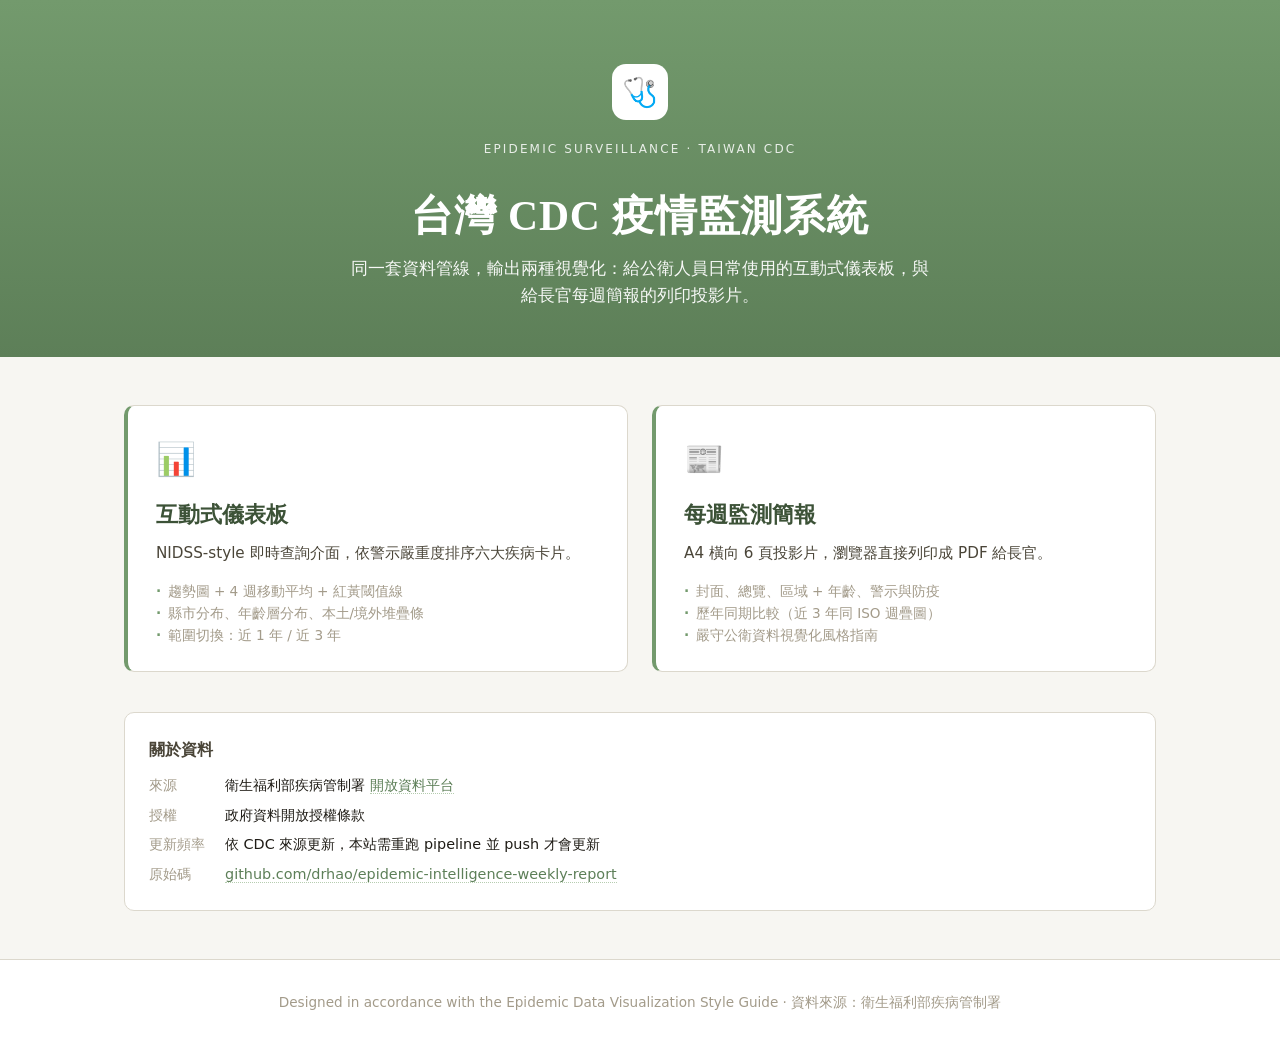
==== index.html @ 20cf90c5 "feat(pages): 加 root index.html 導覽頁與 .nojekyll，啟用 GitHub Pages - index.html: 兩張卡導向 dashboard / weekly" ====
<!doctype html>
<html lang="zh-Hant">
<head>
<meta charset="utf-8">
<title>台灣 CDC 疫情監測系統</title>
<meta name="viewport" content="width=device-width, initial-scale=1">
<meta name="description" content="台灣 CDC 疫情監測儀表板與每週簡報，依公衛資料視覺化風格指南設計。">
<style>
  :root {
    --p-100: #E9EFE6;
    --p-300: #B6CDB0;
    --p-500: #739A6D;
    --p-600: #5D7F58;
    --p-800: #3C5237;
    --n-50:  #F7F6F2;
    --n-100: #EFEDE6;
    --n-200: #DCD8CD;
    --n-400: #A39B8A;
    --n-700: #4A4538;
    --n-900: #1F1C16;
    --danger: #BE373C;
    --warning: #D2962D;
    --font-serif: "Noto Serif TC", "Songti TC", "PingFang TC", serif;
    --font-sans:  "Noto Sans TC", "PingFang TC", "Microsoft JhengHei", system-ui, sans-serif;
  }
  * { box-sizing: border-box; }
  html, body { margin: 0; padding: 0; }
  body {
    font-family: var(--font-sans);
    color: var(--n-900);
    background: var(--n-50);
    line-height: 1.6;
    min-height: 100vh;
    display: flex;
    flex-direction: column;
  }
  header {
    background: linear-gradient(180deg, var(--p-500), var(--p-600));
    color: white;
    padding: 4rem 2rem 3rem;
    text-align: center;
  }
  header .logo {
    display: inline-flex;
    align-items: center;
    justify-content: center;
    width: 56px; height: 56px;
    background: white;
    border-radius: 14px;
    font-size: 1.8rem;
    margin-bottom: 1.25rem;
  }
  header h1 {
    font-family: var(--font-serif);
    font-size: clamp(1.8rem, 4vw, 2.6rem);
    margin: 0 0 .35rem;
    letter-spacing: .02em;
  }
  header p.eyebrow {
    text-transform: uppercase;
    letter-spacing: .18em;
    font-size: .75rem;
    opacity: .85;
    margin: 0 0 1.5rem;
  }
  header p.lead {
    max-width: 580px;
    margin: 0 auto;
    font-size: 1.05rem;
    opacity: .95;
  }
  main {
    flex: 1;
    max-width: 1080px;
    margin: 0 auto;
    padding: 3rem 1.5rem;
    width: 100%;
  }
  .grid {
    display: grid;
    gap: 1.5rem;
    grid-template-columns: repeat(auto-fit, minmax(320px, 1fr));
  }
  a.card {
    display: block;
    background: white;
    color: inherit;
    text-decoration: none;
    border: 1px solid var(--n-200);
    border-left: 4px solid var(--p-500);
    border-radius: 10px;
    padding: 1.75rem 1.75rem 1.5rem;
    transition: transform .12s ease, box-shadow .12s ease, border-color .12s ease;
  }
  a.card:hover, a.card:focus-visible {
    transform: translateY(-2px);
    box-shadow: 0 8px 24px rgba(60, 82, 55, .12);
    border-left-color: var(--p-800);
    outline: none;
  }
  a.card .icon {
    font-size: 2rem;
    margin-bottom: .75rem;
    display: block;
  }
  a.card h2 {
    font-family: var(--font-serif);
    font-size: 1.4rem;
    margin: 0 0 .5rem;
    color: var(--p-800);
  }
  a.card p {
    margin: 0 0 1rem;
    color: var(--n-700);
    font-size: .95rem;
  }
  a.card ul {
    list-style: none;
    padding: 0;
    margin: 0;
    font-size: .85rem;
    color: var(--n-400);
  }
  a.card ul li::before {
    content: "·";
    color: var(--p-500);
    font-weight: bold;
    margin-right: .4rem;
  }
  .meta {
    margin-top: 2.5rem;
    padding: 1.5rem;
    background: white;
    border: 1px solid var(--n-200);
    border-radius: 10px;
  }
  .meta h3 {
    font-family: var(--font-serif);
    font-size: 1rem;
    margin: 0 0 .75rem;
    color: var(--n-700);
  }
  .meta dl {
    margin: 0;
    display: grid;
    grid-template-columns: max-content 1fr;
    gap: .4rem 1.25rem;
    font-size: .9rem;
  }
  .meta dt { color: var(--n-400); }
  .meta dd { margin: 0; color: var(--n-900); }
  .meta dd a { color: var(--p-600); text-decoration: none; border-bottom: 1px dotted var(--p-300); }
  .meta dd a:hover { color: var(--p-800); }
  footer {
    text-align: center;
    padding: 2rem 1.5rem;
    color: var(--n-400);
    font-size: .85rem;
    border-top: 1px solid var(--n-200);
    background: white;
  }
  footer a { color: var(--p-600); text-decoration: none; }
</style>
</head>
<body>

<header>
  <div class="logo">🩺</div>
  <p class="eyebrow">Epidemic Surveillance · Taiwan CDC</p>
  <h1>台灣 CDC 疫情監測系統</h1>
  <p class="lead">同一套資料管線，輸出兩種視覺化：給公衛人員日常使用的互動式儀表板，與給長官每週簡報的列印投影片。</p>
</header>

<main>
  <div class="grid">

    <a class="card" href="dashboard/">
      <span class="icon">📊</span>
      <h2>互動式儀表板</h2>
      <p>NIDSS-style 即時查詢介面，依警示嚴重度排序六大疾病卡片。</p>
      <ul>
        <li>趨勢圖 + 4 週移動平均 + 紅黃閾值線</li>
        <li>縣市分布、年齡層分布、本土/境外堆疊條</li>
        <li>範圍切換：近 1 年 / 近 3 年</li>
      </ul>
    </a>

    <a class="card" href="weekly_report/">
      <span class="icon">📰</span>
      <h2>每週監測簡報</h2>
      <p>A4 橫向 6 頁投影片，瀏覽器直接列印成 PDF 給長官。</p>
      <ul>
        <li>封面、總覽、區域 + 年齡、警示與防疫</li>
        <li>歷年同期比較（近 3 年同 ISO 週疊圖）</li>
        <li>嚴守公衛資料視覺化風格指南</li>
      </ul>
    </a>

  </div>

  <section class="meta">
    <h3>關於資料</h3>
    <dl>
      <dt>來源</dt>
      <dd>衛生福利部疾病管制署 <a href="https://data.cdc.gov.tw/" target="_blank" rel="noopener">開放資料平台</a></dd>
      <dt>授權</dt>
      <dd>政府資料開放授權條款</dd>
      <dt>更新頻率</dt>
      <dd>依 CDC 來源更新，本站需重跑 pipeline 並 push 才會更新</dd>
      <dt>原始碼</dt>
      <dd><a href="https://github.com/drhao/epidemic-intelligence-weekly-report" target="_blank" rel="noopener">github.com/drhao/epidemic-intelligence-weekly-report</a></dd>
    </dl>
  </section>
</main>

<footer>
  Designed in accordance with the Epidemic Data Visualization Style Guide ·
  資料來源：衛生福利部疾病管制署
</footer>

</body>
</html>
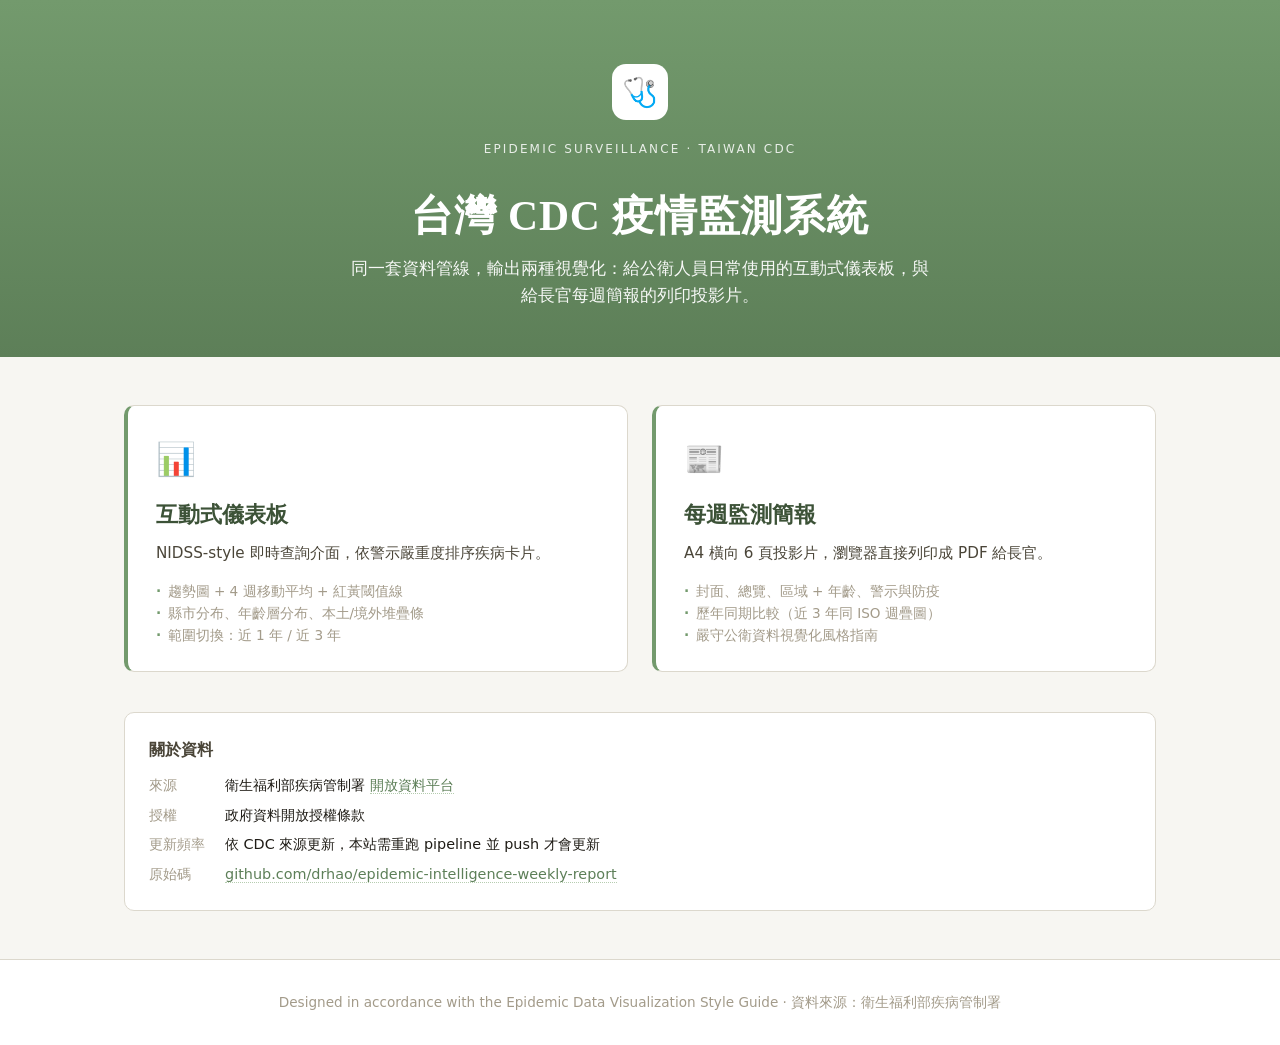
==== commit b8a0a0c2: "fix(pages): root 卡片文案「六大疾病」改為「疾病」，跟週報標題同步 跟前一 commit 9f99c5a「六大」拿掉的調整一致——疾病數會隨 CDC 資料源變動，不寫死數字較長壽。  " ====
--- a/index.html
+++ b/index.html
@@ -177,7 +177,7 @@
     <a class="card" href="dashboard/">
       <span class="icon">📊</span>
       <h2>互動式儀表板</h2>
-      <p>NIDSS-style 即時查詢介面，依警示嚴重度排序六大疾病卡片。</p>
+      <p>NIDSS-style 即時查詢介面，依警示嚴重度排序疾病卡片。</p>
       <ul>
         <li>趨勢圖 + 4 週移動平均 + 紅黃閾值線</li>
         <li>縣市分布、年齡層分布、本土/境外堆疊條</li>
